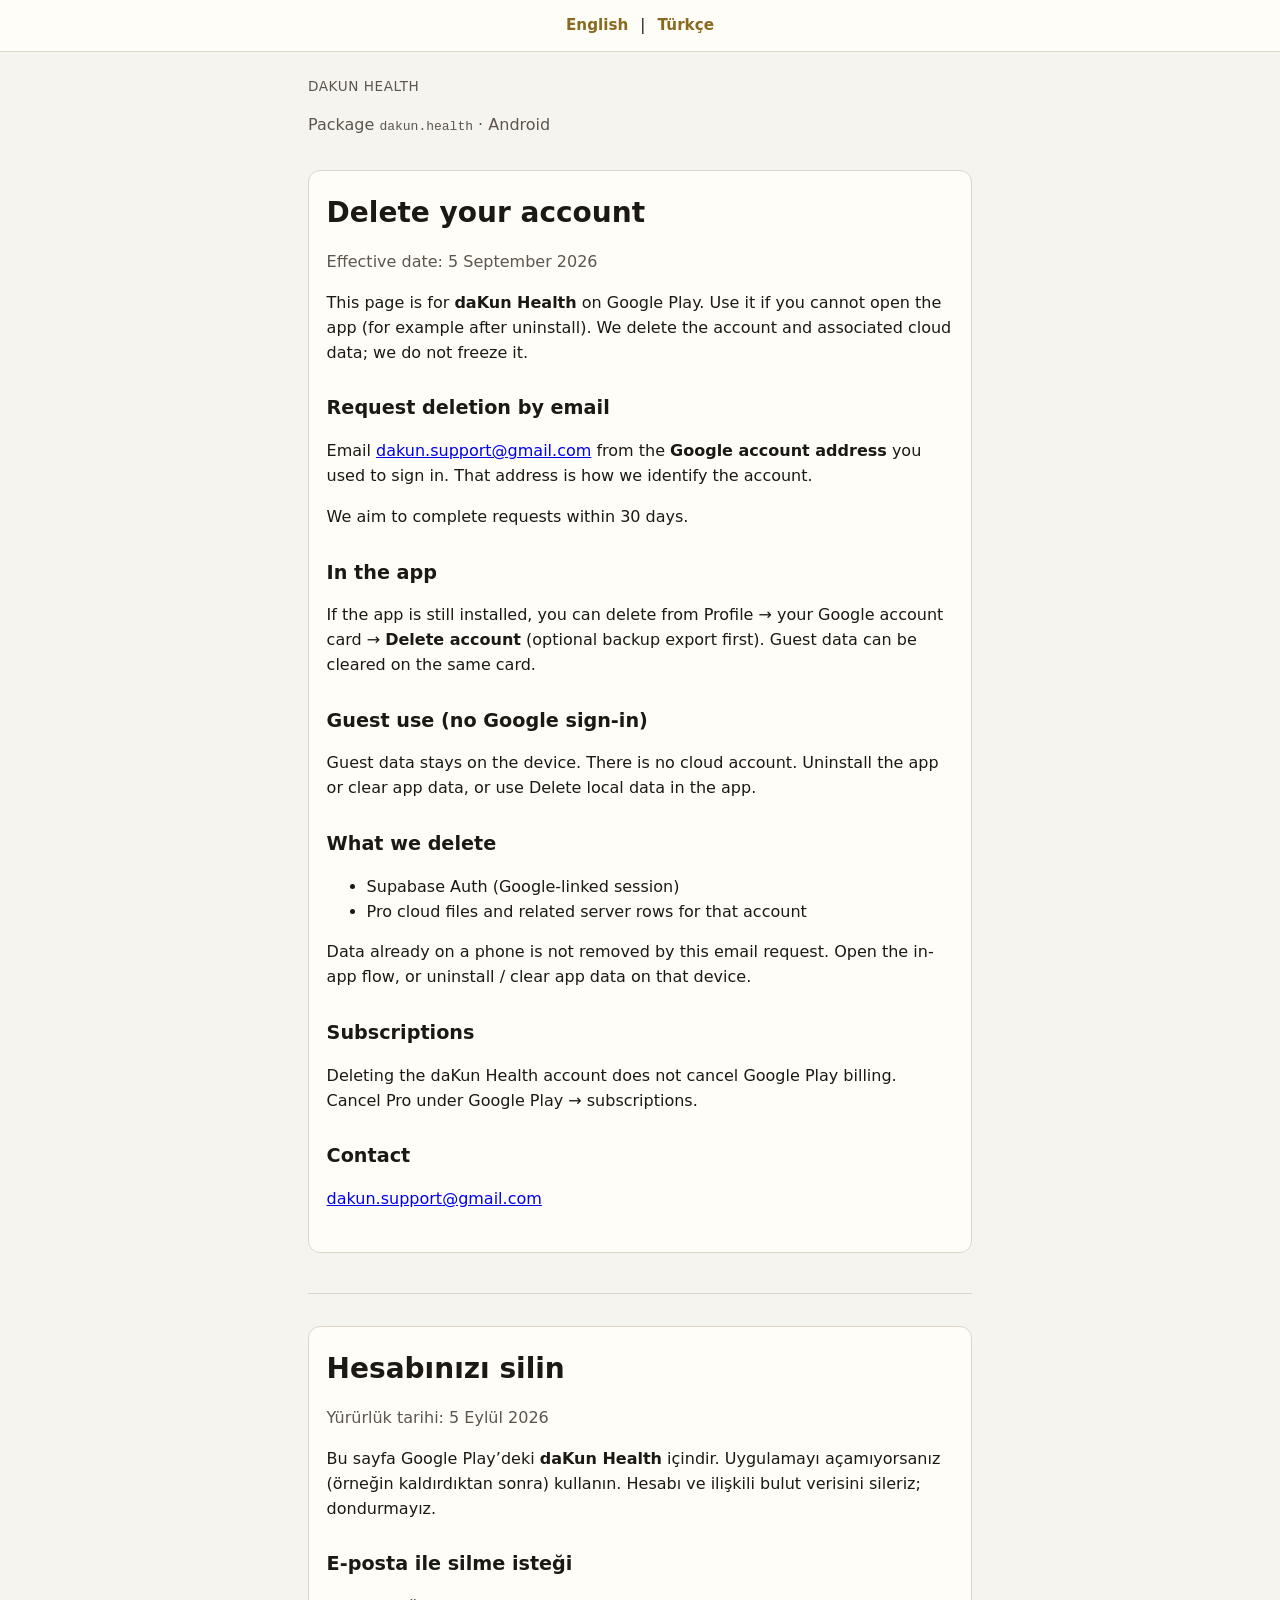
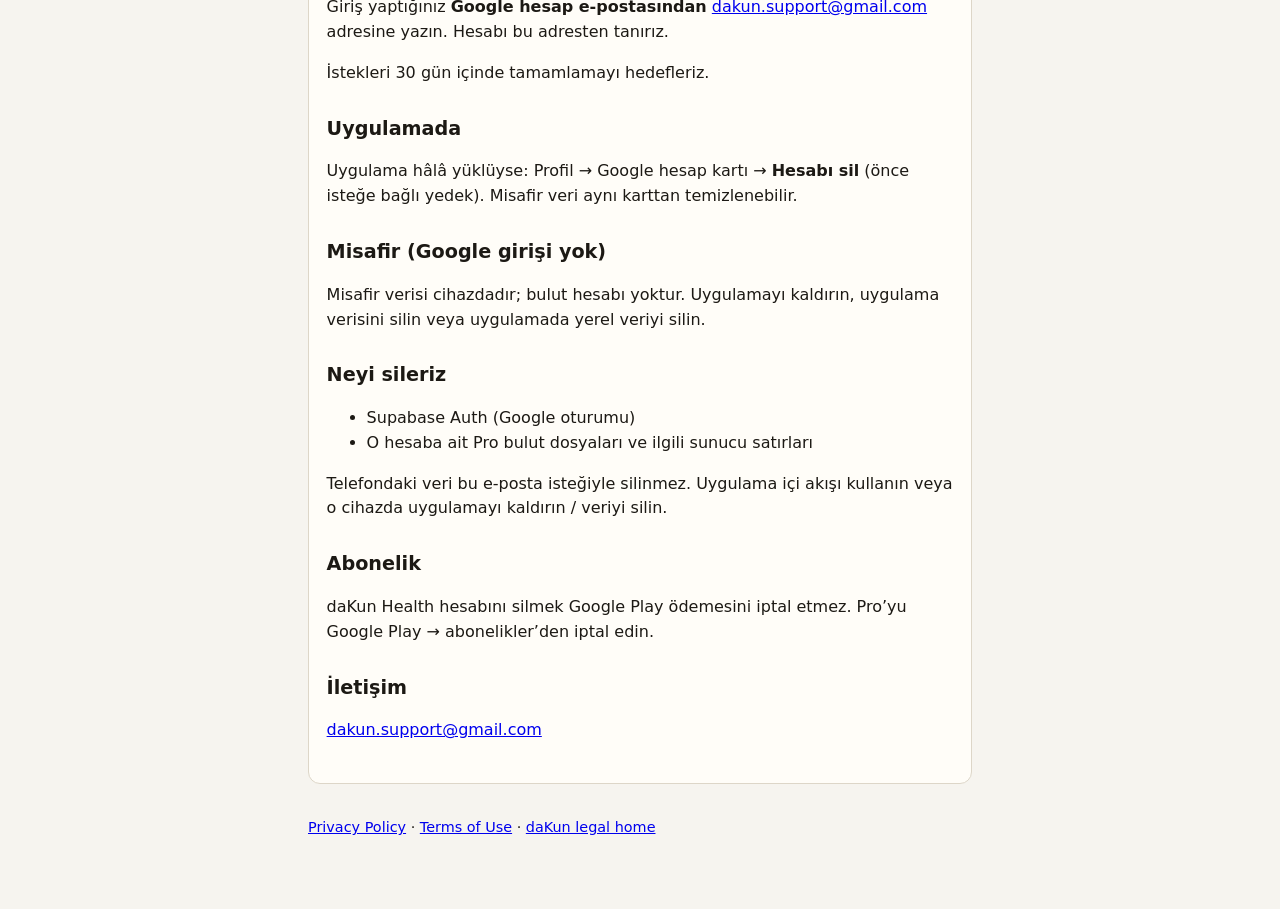
==== health/account-deletion.html @ 71a57820 "docs: add daKun Health account deletion page Publish health/account-deletion.html and point privacy," ====
<!DOCTYPE html>
<html lang="en">
  <head>
    <meta charset="utf-8" />
    <meta name="viewport" content="width=device-width, initial-scale=1" />
    <title>daKun Health — Account deletion</title>
    <link rel="stylesheet" href="../assets/legal.css" />
  </head>
  <body>
    <nav class="lang-nav" aria-label="Language">
      <a href="#en">English</a>
      <span aria-hidden="true">|</span>
      <a href="#tr">Türkçe</a>
    </nav>
    <main class="wrap">
      <p class="site-kicker">daKun Health</p>
      <p class="muted">Package <code>dakun.health</code> · Android</p>

      <section id="en" lang="en">
        <h1>Delete your account</h1>
        <p class="effective">Effective date: 5 September 2026</p>
        <p>
          This page is for <strong>daKun Health</strong> on Google Play. Use it
          if you cannot open the app (for example after uninstall). We delete
          the account and associated cloud data; we do not freeze it.
        </p>

        <h2>Request deletion by email</h2>
        <p>
          Email
          <a
            href="mailto:dakun.support@gmail.com?subject=daKun%20Health%20account%20deletion"
            >dakun.support@gmail.com</a
          >
          from the <strong>Google account address</strong> you used to sign in.
          That address is how we identify the account.
        </p>
        <p>We aim to complete requests within 30 days.</p>

        <h2>In the app</h2>
        <p>
          If the app is still installed, you can delete from Profile → your
          Google account card → <strong>Delete account</strong> (optional backup
          export first). Guest data can be cleared on the same card.
        </p>

        <h2>Guest use (no Google sign-in)</h2>
        <p>
          Guest data stays on the device. There is no cloud account. Uninstall
          the app or clear app data, or use Delete local data in the app.
        </p>

        <h2>What we delete</h2>
        <ul>
          <li>Supabase Auth (Google-linked session)</li>
          <li>Pro cloud files and related server rows for that account</li>
        </ul>
        <p>
          Data already on a phone is not removed by this email request. Open
          the in-app flow, or uninstall / clear app data on that device.
        </p>

        <h2>Subscriptions</h2>
        <p>
          Deleting the daKun Health account does not cancel Google Play
          billing. Cancel Pro under Google Play → subscriptions.
        </p>

        <h2>Contact</h2>
        <p>
          <a href="mailto:dakun.support@gmail.com">dakun.support@gmail.com</a>
        </p>
      </section>

      <hr class="lang-split" />

      <section id="tr" lang="tr">
        <h1>Hesabınızı silin</h1>
        <p class="effective">Yürürlük tarihi: 5 Eylül 2026</p>
        <p>
          Bu sayfa Google Play’deki <strong>daKun Health</strong> içindir.
          Uygulamayı açamıyorsanız (örneğin kaldırdıktan sonra) kullanın.
          Hesabı ve ilişkili bulut verisini sileriz; dondurmayız.
        </p>

        <h2>E-posta ile silme isteği</h2>
        <p>
          Giriş yaptığınız <strong>Google hesap e-postasından</strong>
          <a
            href="mailto:dakun.support@gmail.com?subject=daKun%20Health%20account%20deletion"
            >dakun.support@gmail.com</a
          >
          adresine yazın. Hesabı bu adresten tanırız.
        </p>
        <p>İstekleri 30 gün içinde tamamlamayı hedefleriz.</p>

        <h2>Uygulamada</h2>
        <p>
          Uygulama hâlâ yüklüyse: Profil → Google hesap kartı →
          <strong>Hesabı sil</strong> (önce isteğe bağlı yedek). Misafir veri
          aynı karttan temizlenebilir.
        </p>

        <h2>Misafir (Google girişi yok)</h2>
        <p>
          Misafir verisi cihazdadır; bulut hesabı yoktur. Uygulamayı kaldırın,
          uygulama verisini silin veya uygulamada yerel veriyi silin.
        </p>

        <h2>Neyi sileriz</h2>
        <ul>
          <li>Supabase Auth (Google oturumu)</li>
          <li>O hesaba ait Pro bulut dosyaları ve ilgili sunucu satırları</li>
        </ul>
        <p>
          Telefondaki veri bu e-posta isteğiyle silinmez. Uygulama içi akışı
          kullanın veya o cihazda uygulamayı kaldırın / veriyi silin.
        </p>

        <h2>Abonelik</h2>
        <p>
          daKun Health hesabını silmek Google Play ödemesini iptal etmez. Pro’yu
          Google Play → abonelikler’den iptal edin.
        </p>

        <h2>İletişim</h2>
        <p>
          <a href="mailto:dakun.support@gmail.com">dakun.support@gmail.com</a>
        </p>
      </section>

      <footer>
        <p>
          <a href="privacy.html">Privacy Policy</a>
          ·
          <a href="terms.html">Terms of Use</a>
          ·
          <a href="../index.html">daKun legal home</a>
        </p>
      </footer>
    </main>
  </body>
</html>
---- assets/legal.css ----
:root {
  --bg: #f6f4ef;
  --surface: #fffdf8;
  --ink: #1c1914;
  --muted: #5c564c;
  --line: #ddd6c8;
  --accent: #8a6a1f;
  --nav-h: 3.25rem;
  --max: 44rem;
}

* {
  box-sizing: border-box;
}

html {
  scroll-behavior: smooth;
}

body {
  margin: 0;
  font-family: "Segoe UI", system-ui, -apple-system, sans-serif;
  background: var(--bg);
  color: var(--ink);
  line-height: 1.55;
}

.lang-nav {
  position: sticky;
  top: 0;
  z-index: 10;
  display: flex;
  gap: 0.75rem;
  align-items: center;
  justify-content: center;
  height: var(--nav-h);
  background: var(--surface);
  border-bottom: 1px solid var(--line);
  font-size: 0.95rem;
}

.lang-nav a {
  color: var(--accent);
  font-weight: 600;
  text-decoration: none;
}

.lang-nav a:hover,
.lang-nav a:focus-visible {
  text-decoration: underline;
}

.wrap {
  max-width: var(--max);
  margin: 0 auto;
  padding: 1.5rem 1.25rem 3.5rem;
}

.site-kicker {
  margin: 0 0 0.35rem;
  color: var(--muted);
  font-size: 0.85rem;
  letter-spacing: 0.04em;
  text-transform: uppercase;
}

h1 {
  margin: 0 0 0.5rem;
  font-size: 1.75rem;
  font-weight: 700;
}

h2 {
  margin: 1.75rem 0 0.6rem;
  font-size: 1.2rem;
}

p,
li {
  color: var(--ink);
}

.muted,
.effective {
  color: var(--muted);
}

section[id="en"],
section[id="tr"] {
  scroll-margin-top: calc(var(--nav-h) + 0.75rem);
  margin-top: 2rem;
  padding: 1.25rem 1.1rem 1.5rem;
  background: var(--surface);
  border: 1px solid var(--line);
  border-radius: 12px;
}

section:target {
  outline: 2px solid var(--accent);
  outline-offset: 2px;
}

table {
  width: 100%;
  border-collapse: collapse;
  font-size: 0.95rem;
  margin: 0.75rem 0 1rem;
}

th,
td {
  text-align: left;
  vertical-align: top;
  padding: 0.5rem 0.6rem;
  border: 1px solid var(--line);
}

th {
  background: var(--bg);
}

.app-list {
  list-style: none;
  padding: 0;
}

.app-list a {
  color: var(--accent);
  font-weight: 600;
}

hr.lang-split {
  border: 0;
  border-top: 1px solid var(--line);
  margin: 2.5rem 0 0;
}

footer {
  margin-top: 2rem;
  color: var(--muted);
  font-size: 0.9rem;
}
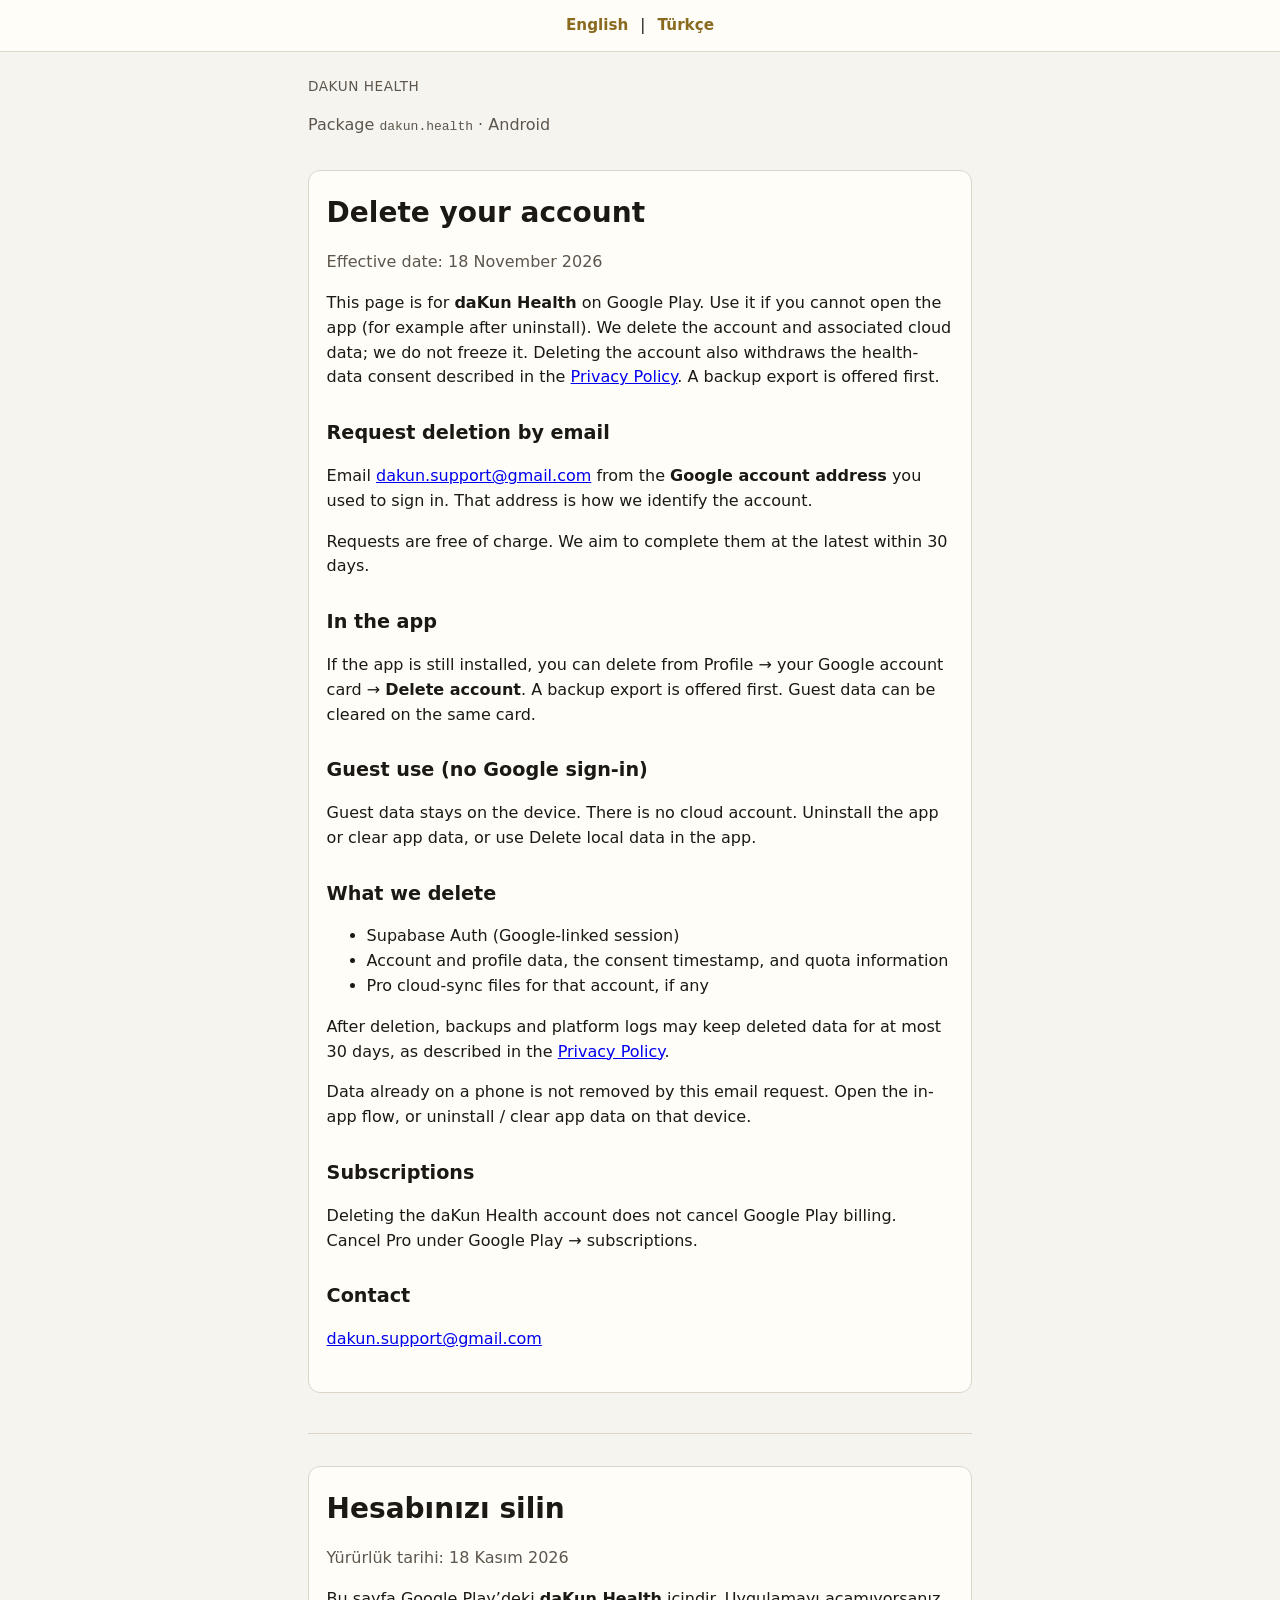
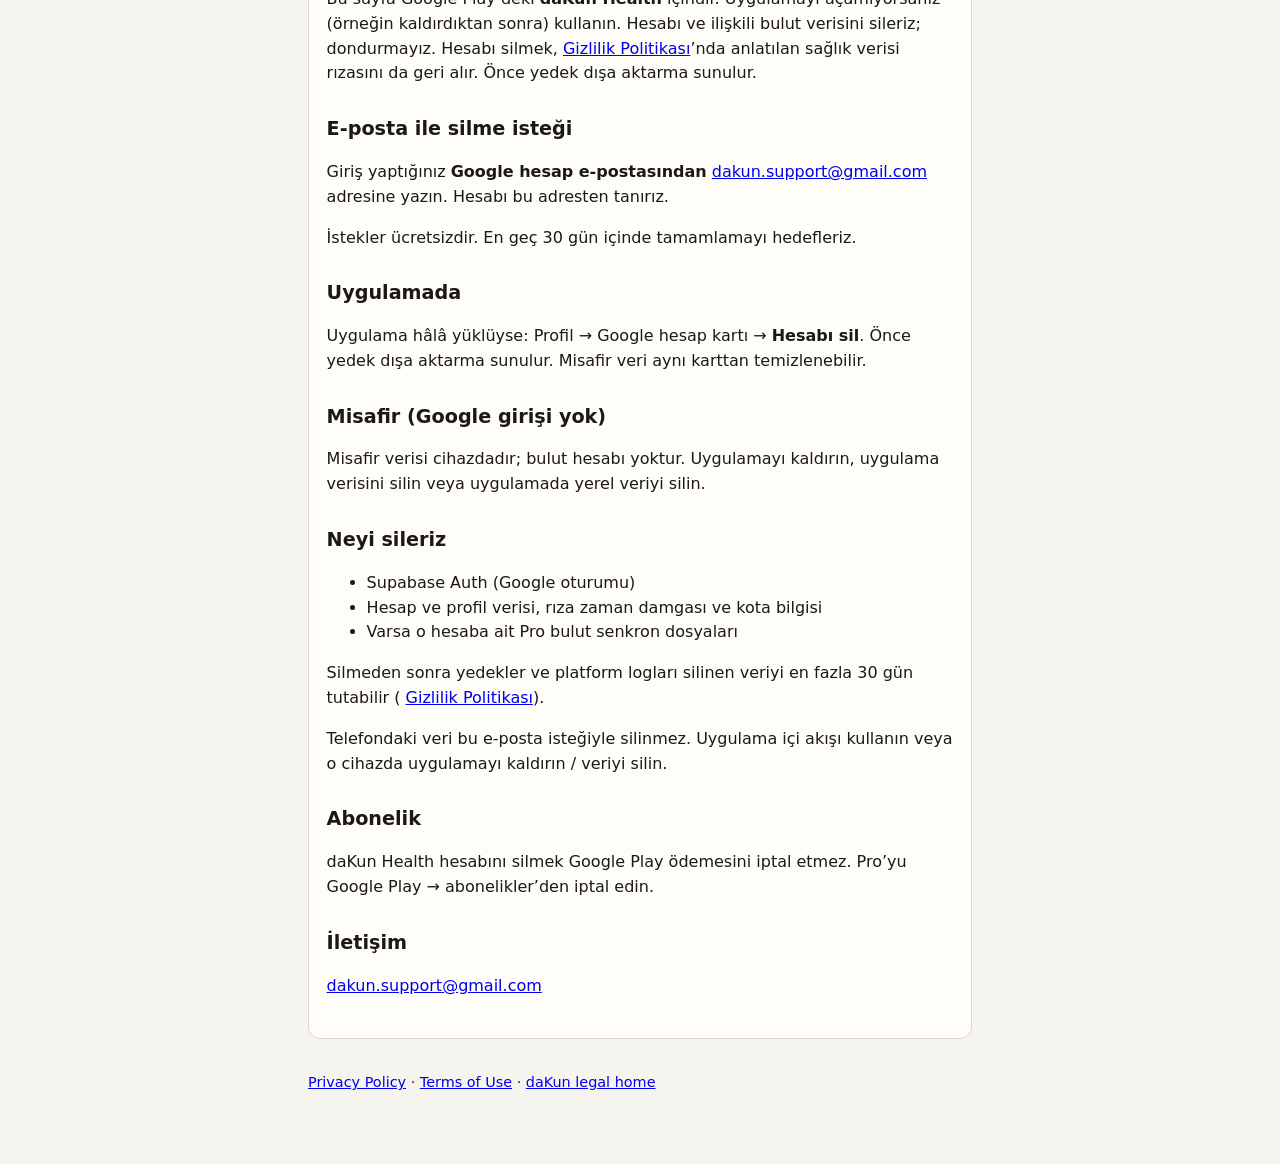
==== commit 3496845f: "Privacy: KVKK/GDPR consent text, controller details, guest note (daKunHealth #110)" ====
--- a/health/account-deletion.html
+++ b/health/account-deletion.html
@@ -18,11 +18,14 @@
 
       <section id="en" lang="en">
         <h1>Delete your account</h1>
-        <p class="effective">Effective date: 5 September 2026</p>
+        <p class="effective">Effective date: 18 November 2026</p>
         <p>
           This page is for <strong>daKun Health</strong> on Google Play. Use it
           if you cannot open the app (for example after uninstall). We delete
-          the account and associated cloud data; we do not freeze it.
+          the account and associated cloud data; we do not freeze it. Deleting
+          the account also withdraws the health-data consent described in the
+          <a href="privacy.html">Privacy Policy</a>. A backup export is
+          offered first.
         </p>
 
         <h2>Request deletion by email</h2>
@@ -35,13 +38,16 @@
           from the <strong>Google account address</strong> you used to sign in.
           That address is how we identify the account.
         </p>
-        <p>We aim to complete requests within 30 days.</p>
+        <p>
+          Requests are free of charge. We aim to complete them at the latest
+          within 30 days.
+        </p>
 
         <h2>In the app</h2>
         <p>
           If the app is still installed, you can delete from Profile → your
-          Google account card → <strong>Delete account</strong> (optional backup
-          export first). Guest data can be cleared on the same card.
+          Google account card → <strong>Delete account</strong>. A backup
+          export is offered first. Guest data can be cleared on the same card.
         </p>
 
         <h2>Guest use (no Google sign-in)</h2>
@@ -53,8 +59,14 @@
         <h2>What we delete</h2>
         <ul>
           <li>Supabase Auth (Google-linked session)</li>
-          <li>Pro cloud files and related server rows for that account</li>
+          <li>Account and profile data, the consent timestamp, and quota information</li>
+          <li>Pro cloud-sync files for that account, if any</li>
         </ul>
+        <p>
+          After deletion, backups and platform logs may keep deleted data for
+          at most 30 days, as described in the
+          <a href="privacy.html">Privacy Policy</a>.
+        </p>
         <p>
           Data already on a phone is not removed by this email request. Open
           the in-app flow, or uninstall / clear app data on that device.
@@ -76,11 +88,14 @@
 
       <section id="tr" lang="tr">
         <h1>Hesabınızı silin</h1>
-        <p class="effective">Yürürlük tarihi: 5 Eylül 2026</p>
+        <p class="effective">Yürürlük tarihi: 18 Kasım 2026</p>
         <p>
           Bu sayfa Google Play’deki <strong>daKun Health</strong> içindir.
           Uygulamayı açamıyorsanız (örneğin kaldırdıktan sonra) kullanın.
-          Hesabı ve ilişkili bulut verisini sileriz; dondurmayız.
+          Hesabı ve ilişkili bulut verisini sileriz; dondurmayız. Hesabı
+          silmek, <a href="privacy.html">Gizlilik Politikası</a>’nda anlatılan
+          sağlık verisi rızasını da geri alır. Önce yedek dışa aktarma
+          sunulur.
         </p>
 
         <h2>E-posta ile silme isteği</h2>
@@ -92,13 +107,15 @@
           >
           adresine yazın. Hesabı bu adresten tanırız.
         </p>
-        <p>İstekleri 30 gün içinde tamamlamayı hedefleriz.</p>
+        <p>
+          İstekler ücretsizdir. En geç 30 gün içinde tamamlamayı hedefleriz.
+        </p>
 
         <h2>Uygulamada</h2>
         <p>
           Uygulama hâlâ yüklüyse: Profil → Google hesap kartı →
-          <strong>Hesabı sil</strong> (önce isteğe bağlı yedek). Misafir veri
-          aynı karttan temizlenebilir.
+          <strong>Hesabı sil</strong>. Önce yedek dışa aktarma sunulur.
+          Misafir veri aynı karttan temizlenebilir.
         </p>
 
         <h2>Misafir (Google girişi yok)</h2>
@@ -110,8 +127,14 @@
         <h2>Neyi sileriz</h2>
         <ul>
           <li>Supabase Auth (Google oturumu)</li>
-          <li>O hesaba ait Pro bulut dosyaları ve ilgili sunucu satırları</li>
+          <li>Hesap ve profil verisi, rıza zaman damgası ve kota bilgisi</li>
+          <li>Varsa o hesaba ait Pro bulut senkron dosyaları</li>
         </ul>
+        <p>
+          Silmeden sonra yedekler ve platform logları silinen veriyi en fazla
+          30 gün tutabilir (
+          <a href="privacy.html">Gizlilik Politikası</a>).
+        </p>
         <p>
           Telefondaki veri bu e-posta isteğiyle silinmez. Uygulama içi akışı
           kullanın veya o cihazda uygulamayı kaldırın / veriyi silin.
--- a/assets/legal.css
+++ b/assets/legal.css
@@ -140,3 +140,26 @@
   color: var(--muted);
   font-size: 0.9rem;
 }
+
+h3 {
+  margin: 1.25rem 0 0.5rem;
+  font-size: 1.05rem;
+}
+
+h2[id],
+h3[id],
+.consent-block {
+  scroll-margin-top: calc(var(--nav-h) + 0.75rem);
+}
+
+.consent-block {
+  margin: 1.25rem 0 0.5rem;
+  padding: 0.75rem 0.9rem 1rem;
+  border: 1px solid var(--line);
+  border-radius: 8px;
+}
+
+.consent-block:target {
+  outline: 2px solid var(--accent);
+  outline-offset: 2px;
+}
